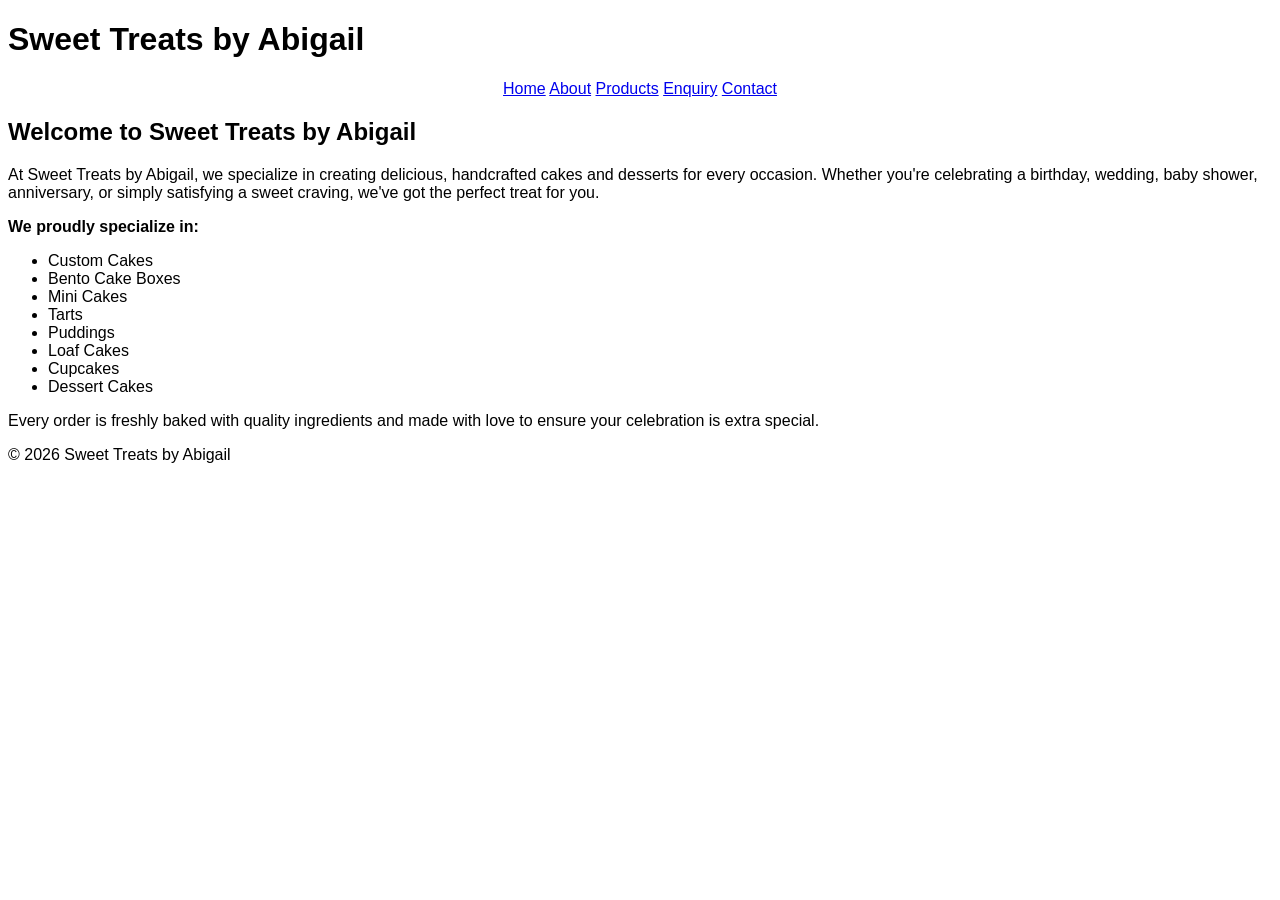
==== index.html @ 5e6ec894 "Add files via upload" ====
<!DOCTYPE html>
<html lang="en">
<head>
    <meta charset="UTF-8">
    <meta name="viewport" content="width=device-width, initial-scale=1.0">
    <title>Sweet Treats by Abigail</title>
    
</head>
<body style="font-family: 'Segoe UI', Tahoma, Geneva, Verdana, sans-serif;">
    <header class="site-header"  >
        <div class="container">
            <h1 class="site-title">Sweet Treats by Abigail</h1>
            <nav class="main-nav" style="text-align: center;" style="font-family: Georgia, 'Times New Roman', Times, serif;">
                <a href="index.html">Home</a>
                <a href="Pages/about.html">About</a>
                <a href="Pages/products.html">Products</a>
                <a href="Pages/enquiry.html">Enquiry</a>
                <a href="Pages/contact.html">Contact</a>
            </nav>
        </div>
    </header>

    <main class="container">
        <h2>Welcome to Sweet Treats by Abigail</h2>
        <p>At Sweet Treats by Abigail, we specialize in creating delicious, handcrafted cakes and desserts for every occasion. Whether you're celebrating a birthday, wedding, baby shower, anniversary, or simply satisfying a sweet craving, we've got the perfect treat for you.</p>
        <p><strong>We proudly specialize in:</strong></p>
        <ul>
            <li>Custom Cakes</li>
            <li>Bento Cake Boxes</li>
            <li>Mini Cakes</li>
            <li>Tarts</li>
            <li>Puddings</li>
            <li>Loaf Cakes</li>
            <li>Cupcakes</li>
            <li>Dessert Cakes</li>
        </ul>
        <p>Every order is freshly baked with quality ingredients and made with love to ensure your celebration is extra special.</p>
    </main>

    <footer class="site-footer" >
        <div class="container">&copy; 2026 Sweet Treats by Abigail</div>
    </footer>
</body>
</html>
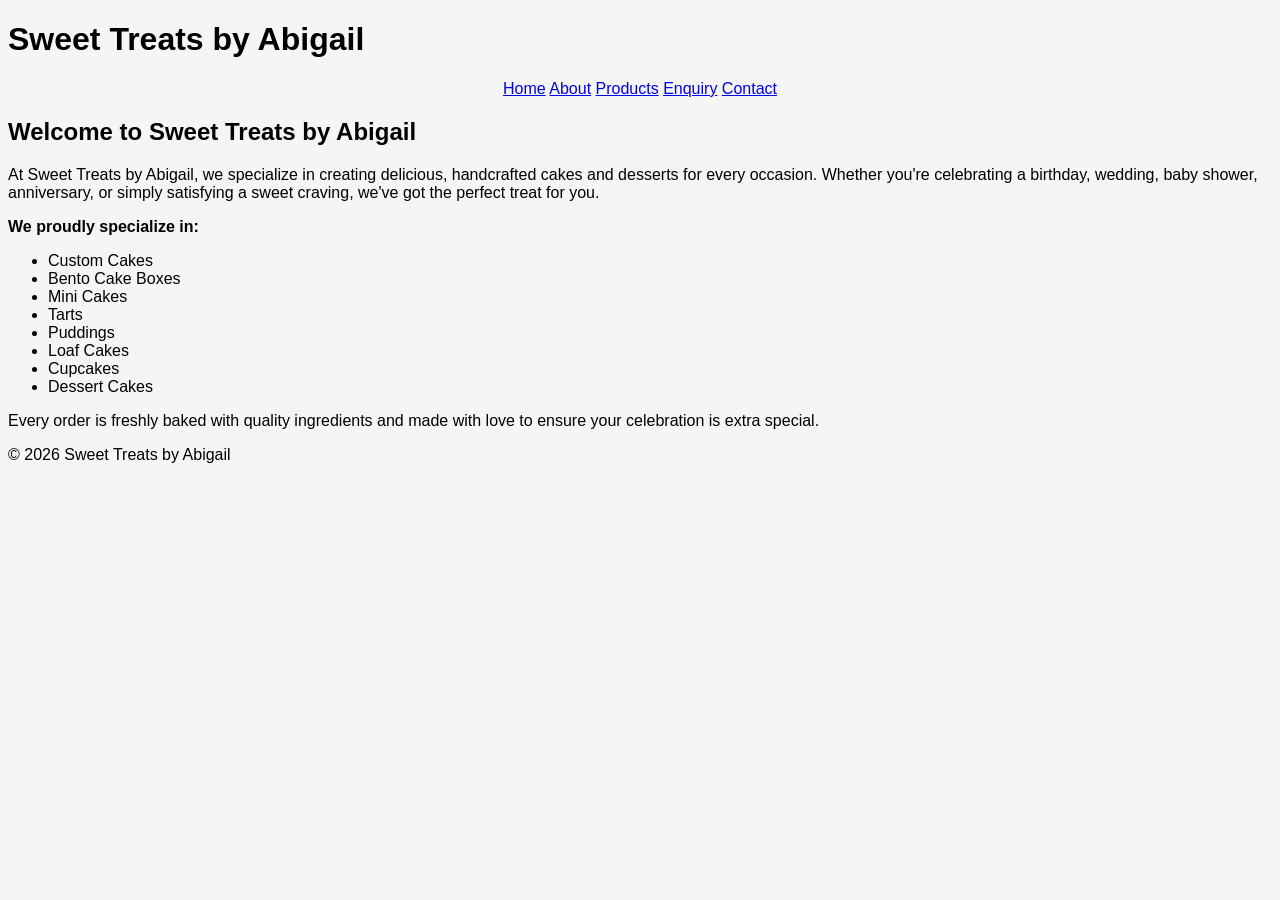
==== commit 538da320: "Update index.html" ====
--- a/index.html
+++ b/index.html
@@ -6,7 +6,7 @@
     <title>Sweet Treats by Abigail</title>
     
 </head>
-<body style="font-family: 'Segoe UI', Tahoma, Geneva, Verdana, sans-serif;">
+<body style="font-family: 'Segoe UI', Tahoma, Geneva, Verdana, sans-serif; background-color: #f5f5f5;">
     <header class="site-header"  >
         <div class="container">
             <h1 class="site-title">Sweet Treats by Abigail</h1>
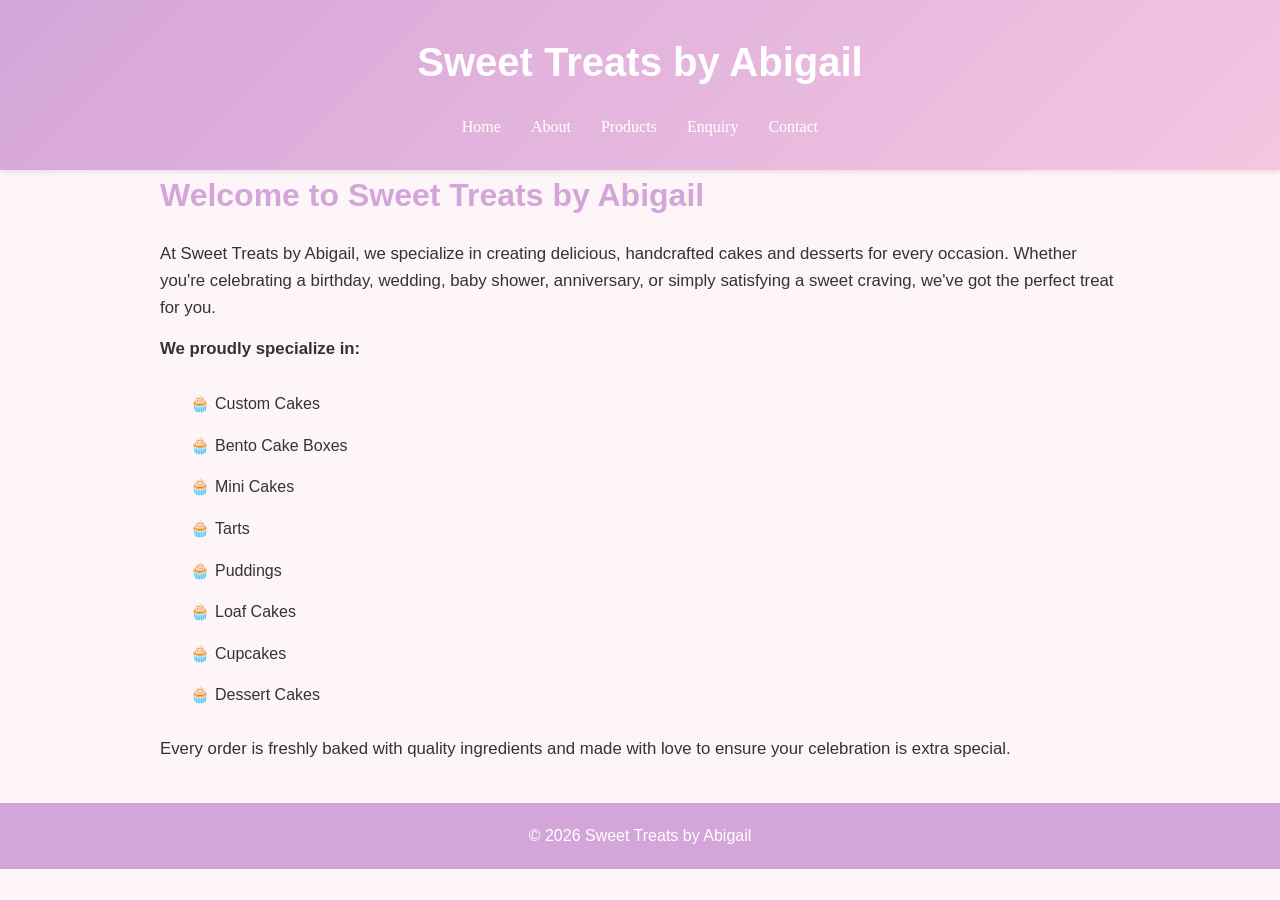
==== commit 372b14e3: "Update index.html" ====
--- a/index.html
+++ b/index.html
@@ -4,13 +4,91 @@
     <meta charset="UTF-8">
     <meta name="viewport" content="width=device-width, initial-scale=1.0">
     <title>Sweet Treats by Abigail</title>
-    
+    <style>
+        * {
+            margin: 0;
+            padding: 0;
+            box-sizing: border-box;
+        }
+        body {
+            font-family: 'Segoe UI', Tahoma, Geneva, Verdana, sans-serif;
+            background-color: #fef5f9;
+            color: #333;
+            line-height: 1.6;
+        }
+        .container {
+            max-width: 1000px;
+            margin: 0 auto;
+            padding: 0 20px;
+        }
+        .site-header {
+            background: linear-gradient(135deg, #d4a5d9 0%, #f5c6e1 100%);
+            padding: 30px 0;
+            box-shadow: 0 2px 5px rgba(0,0,0,0.1);
+        }
+        .site-title {
+            color: #fff;
+            text-align: center;
+            margin-bottom: 20px;
+            font-size: 2.5em;
+        }
+        .main-nav {
+            display: flex;
+            justify-content: center;
+            gap: 30px;
+            flex-wrap: wrap;
+            font-family: Georgia, 'Times New Roman', Times, serif;
+        }
+        .main-nav a {
+            color: #fff;
+            text-decoration: none;
+            font-weight: 500;
+            transition: opacity 0.3s;
+        }
+        .main-nav a:hover {
+            opacity: 0.8;
+        }
+        main {
+            padding: 40px 0;
+        }
+        main h2 {
+            color: #d4a5d9;
+            margin-bottom: 20px;
+            font-size: 2em;
+        }
+        main p {
+            margin-bottom: 15px;
+            font-size: 1.05em;
+        }
+        main ul {
+            margin: 20px 0 20px 30px;
+            list-style-type: none;
+        }
+        main ul li {
+            padding: 8px 0;
+            padding-left: 25px;
+            position: relative;
+        }
+        main ul li:before {
+            content: "🧁";
+            position: absolute;
+            left: 0;
+        }
+        .site-footer {
+            background: #d4a5d9;
+            color: #fff;
+            text-align: center;
+            padding: 20px 0;
+            margin-top: 40px;
+            font-weight: 500;
+        }
+    </style>
 </head>
-<body style="font-family: 'Segoe UI', Tahoma, Geneva, Verdana, sans-serif; background-color: #f5f5f5;">
-    <header class="site-header"  >
+<body>
+    <header class="site-header">
         <div class="container">
             <h1 class="site-title">Sweet Treats by Abigail</h1>
-            <nav class="main-nav" style="text-align: center;" style="font-family: Georgia, 'Times New Roman', Times, serif;">
+            <nav class="main-nav">
                 <a href="index.html">Home</a>
                 <a href="Pages/about.html">About</a>
                 <a href="Pages/products.html">Products</a>
@@ -37,7 +115,7 @@
         <p>Every order is freshly baked with quality ingredients and made with love to ensure your celebration is extra special.</p>
     </main>
 
-    <footer class="site-footer" >
+    <footer class="site-footer">
         <div class="container">&copy; 2026 Sweet Treats by Abigail</div>
     </footer>
 </body>
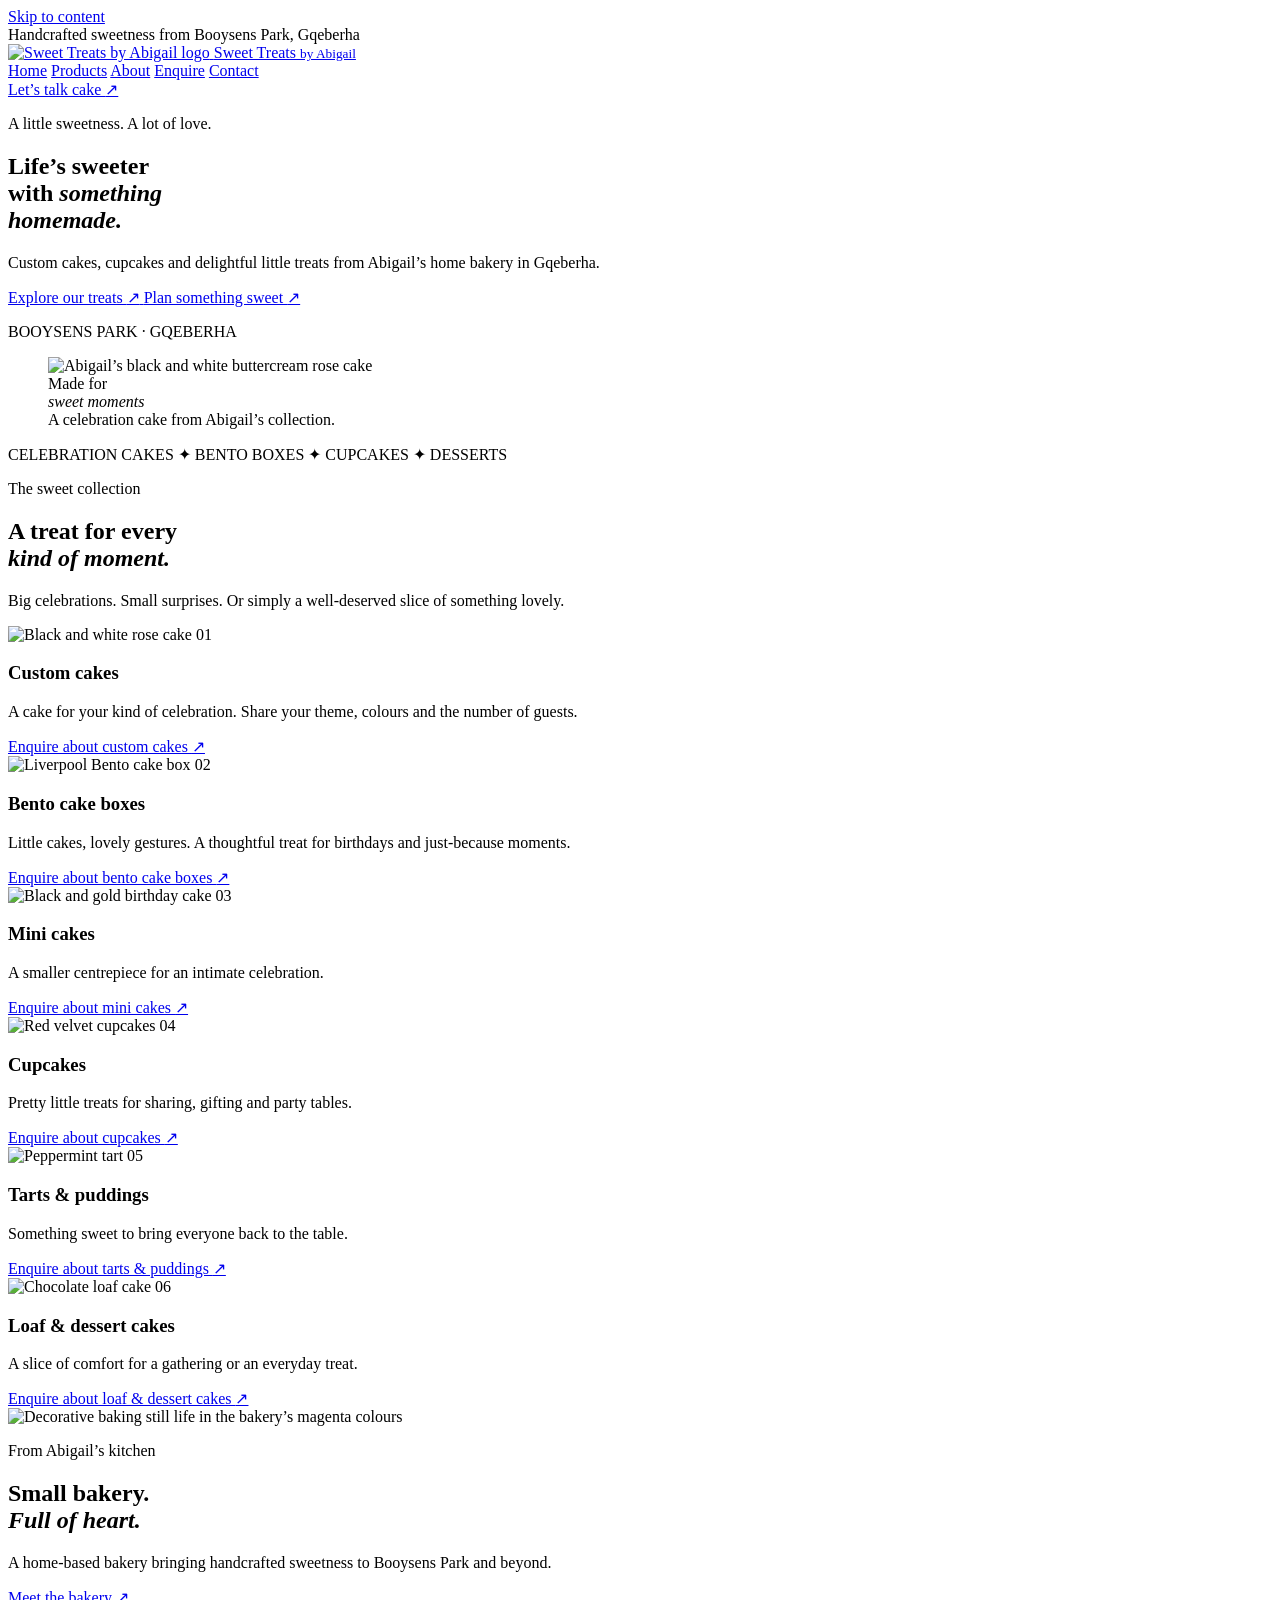
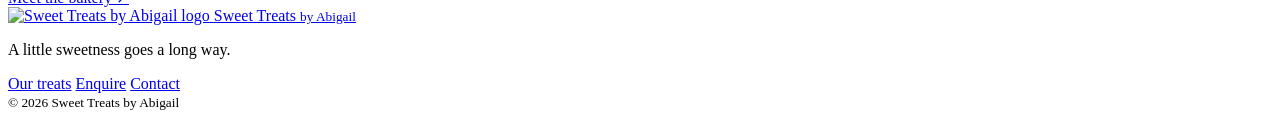
==== commit e0e8e6ee: "Update index.html" ====
--- a/index.html
+++ b/index.html
@@ -1,122 +1,151 @@
-<!DOCTYPE html>
+<!doctype html>
 <html lang="en">
 <head>
-    <meta charset="UTF-8">
-    <meta name="viewport" content="width=device-width, initial-scale=1.0">
-    <title>Sweet Treats by Abigail</title>
-    <style>
-        * {
-            margin: 0;
-            padding: 0;
-            box-sizing: border-box;
-        }
-        body {
-            font-family: 'Segoe UI', Tahoma, Geneva, Verdana, sans-serif;
-            background-color: #fef5f9;
-            color: #333;
-            line-height: 1.6;
-        }
-        .container {
-            max-width: 1000px;
-            margin: 0 auto;
-            padding: 0 20px;
-        }
-        .site-header {
-            background: linear-gradient(135deg, #d4a5d9 0%, #f5c6e1 100%);
-            padding: 30px 0;
-            box-shadow: 0 2px 5px rgba(0,0,0,0.1);
-        }
-        .site-title {
-            color: #fff;
-            text-align: center;
-            margin-bottom: 20px;
-            font-size: 2.5em;
-        }
-        .main-nav {
-            display: flex;
-            justify-content: center;
-            gap: 30px;
-            flex-wrap: wrap;
-            font-family: Georgia, 'Times New Roman', Times, serif;
-        }
-        .main-nav a {
-            color: #fff;
-            text-decoration: none;
-            font-weight: 500;
-            transition: opacity 0.3s;
-        }
-        .main-nav a:hover {
-            opacity: 0.8;
-        }
-        main {
-            padding: 40px 0;
-        }
-        main h2 {
-            color: #d4a5d9;
-            margin-bottom: 20px;
-            font-size: 2em;
-        }
-        main p {
-            margin-bottom: 15px;
-            font-size: 1.05em;
-        }
-        main ul {
-            margin: 20px 0 20px 30px;
-            list-style-type: none;
-        }
-        main ul li {
-            padding: 8px 0;
-            padding-left: 25px;
-            position: relative;
-        }
-        main ul li:before {
-            content: "🧁";
-            position: absolute;
-            left: 0;
-        }
-        .site-footer {
-            background: #d4a5d9;
-            color: #fff;
-            text-align: center;
-            padding: 20px 0;
-            margin-top: 40px;
-            font-weight: 500;
-        }
-    </style>
+<meta charset="utf-8">
+<meta name="viewport" content="width=device-width,initial-scale=1">
+<meta name="theme-color" content="#b34f80">
+<meta name="description" content="Sweet Treats by Abigail: custom cakes, Bento cake boxes, cupcakes and desserts in Booysens Park, Gqeberha.">
+<title>Home | Sweet Treats by Abigail</title>
+<link rel="icon" type="image/svg+xml" href="data:image/svg+xml,%3Csvg xmlns='http://www.w3.org/2000/svg' viewBox='0 0 64 64'%3E%3Crect width='64' height='64' rx='16' fill='%237b283f'/%3E%3Ctext x='32' y='45' text-anchor='middle' font-family='Georgia' font-size='43' fill='%23ffe6ec'%3ES%3C/text%3E%3C/svg%3E">
+<link rel="preconnect" href="https://fonts.googleapis.com">
+<link rel="preconnect" href="https://fonts.gstatic.com" crossorigin>
+<link href="https://fonts.googleapis.com/css2?family=DM+Sans:wght@400;500;600;700&family=Playfair+Display:ital,wght@0,400;0,500;0,600;1,400;1,500&display=swap" rel="stylesheet">
+<link rel="stylesheet" href="CSS/styles.css">
 </head>
 <body>
-    <header class="site-header">
-        <div class="container">
-            <h1 class="site-title">Sweet Treats by Abigail</h1>
-            <nav class="main-nav">
-                <a href="index.html">Home</a>
-                <a href="Pages/about.html">About</a>
-                <a href="Pages/products.html">Products</a>
-                <a href="Pages/enquiry.html">Enquiry</a>
-                <a href="Pages/contact.html">Contact</a>
-            </nav>
-        </div>
-    </header>
-
-    <main class="container">
-        <h2>Welcome to Sweet Treats by Abigail</h2>
-        <p>At Sweet Treats by Abigail, we specialize in creating delicious, handcrafted cakes and desserts for every occasion. Whether you're celebrating a birthday, wedding, baby shower, anniversary, or simply satisfying a sweet craving, we've got the perfect treat for you.</p>
-        <p><strong>We proudly specialize in:</strong></p>
-        <ul>
-            <li>Custom Cakes</li>
-            <li>Bento Cake Boxes</li>
-            <li>Mini Cakes</li>
-            <li>Tarts</li>
-            <li>Puddings</li>
-            <li>Loaf Cakes</li>
-            <li>Cupcakes</li>
-            <li>Dessert Cakes</li>
-        </ul>
-        <p>Every order is freshly baked with quality ingredients and made with love to ensure your celebration is extra special.</p>
-    </main>
-
-    <footer class="site-footer">
-        <div class="container">&copy; 2026 Sweet Treats by Abigail</div>
-    </footer>
+<a href="#main" class="skip">Skip to content</a>
+<div class="announcement">Handcrafted sweetness from Booysens Park, Gqeberha</div>
+<header>
+<a class="brand" href="index.html" aria-label="Sweet Treats by Abigail home">
+<img class="brand-logo" src="Assets/01-1000299417.jpg" alt="Sweet Treats by Abigail logo" width="94" height="94">
+<span class="brand-words">
+<span>Sweet Treats</span>
+<small>by Abigail</small>
+</span>
+</a>
+<nav id="navigation" aria-label="Main navigation">
+<a href="index.html" aria-current="page">Home</a>
+<a href="Pages/products.html" >Products</a>
+<a href="Pages/about.html" >About</a>
+<a href="Pages/enquiry.html" >Enquire</a>
+<a href="Pages/contact.html" >Contact</a>
+</nav>
+<a class="header-cta" href="Pages/enquiry.html">Let’s talk cake <span aria-hidden="true">↗</span>
+</a>
+</header>
+<main id="main">
+<section class="hero">
+<div class="hero-copy">
+<p class="eyebrow">A little sweetness. A lot of love.</p>
+<h1>Life’s sweeter<br>with <em>something<br>homemade.</em>
+</h1>
+<p class="intro">Custom cakes, cupcakes and delightful little treats from Abigail’s home bakery in Gqeberha.</p>
+<div class="actions">
+<a class="button" href="Pages/products.html">Explore our treats <span aria-hidden="true">↗</span>
+</a>
+<a class="text-button" href="Pages/enquiry.html">Plan something sweet <span aria-hidden="true">↗</span>
+</a>
+</div>
+<p class="location">BOOYSENS PARK · GQEBERHA</p>
+</div>
+<figure class="hero-image">
+<img src="Assets/06-1000299412.jpg" alt="Abigail’s black and white buttercream rose cake" width="1159" height="1265">
+<div class="image-tag">Made for<br>
+<em>sweet moments</em>
+</div>
+<figcaption>A celebration cake from Abigail’s collection.</figcaption>
+</figure>
+</section>
+<div class="ribbon" aria-hidden="true">CELEBRATION CAKES <span>✦</span> BENTO BOXES <span>✦</span> CUPCAKES <span>✦</span> DESSERTS</div>
+<section class="section">
+<div class="section-heading">
+<div>
+<p class="eyebrow">The sweet collection</p>
+<h2>A treat for every<br>
+<em>kind of moment.</em>
+</h2>
+</div>
+<p>Big celebrations. Small surprises. Or simply a well-deserved slice of something lovely.</p>
+</div>
+<div class="product-grid">
+<article class="product">
+<img class="product-image" src="Assets/06-1000299412.jpg" alt="Black and white rose cake" loading="lazy">
+<span class="number">01</span>
+<h3>Custom cakes</h3>
+<p>A cake for your kind of celebration. Share your theme, colours and the number of guests.</p>
+<a href="Pages/enquiry.html">Enquire about custom cakes <span aria-hidden="true">↗</span>
+</a>
+</article>
+<article class="product">
+<img class="product-image" src="Assets/09-1000299409.jpg" alt="Liverpool Bento cake box" loading="lazy">
+<span class="number">02</span>
+<h3>Bento cake boxes</h3>
+<p>Little cakes, lovely gestures. A thoughtful treat for birthdays and just-because moments.</p>
+<a href="Pages/enquiry.html">Enquire about bento cake boxes <span aria-hidden="true">↗</span>
+</a>
+</article>
+<article class="product">
+<img class="product-image" src="Assets/08-1000299410.jpg" alt="Black and gold birthday cake" loading="lazy">
+<span class="number">03</span>
+<h3>Mini cakes</h3>
+<p>A smaller centrepiece for an intimate celebration.</p>
+<a href="Pages/enquiry.html">Enquire about mini cakes <span aria-hidden="true">↗</span>
+</a>
+</article>
+<article class="product">
+<img class="product-image" src="Assets/11-1000299407.jpg" alt="Red velvet cupcakes" loading="lazy">
+<span class="number">04</span>
+<h3>Cupcakes</h3>
+<p>Pretty little treats for sharing, gifting and party tables.</p>
+<a href="Pages/enquiry.html">Enquire about cupcakes <span aria-hidden="true">↗</span>
+</a>
+</article>
+<article class="product">
+<img class="product-image" src="Assets/02-1000299416.jpg" alt="Peppermint tart" loading="lazy">
+<span class="number">05</span>
+<h3>Tarts & puddings</h3>
+<p>Something sweet to bring everyone back to the table.</p>
+<a href="Pages/enquiry.html">Enquire about tarts & puddings <span aria-hidden="true">↗</span>
+</a>
+</article>
+<article class="product">
+<img class="product-image" src="Assets/13-1000299405.jpg" alt="Chocolate loaf cake" loading="lazy">
+<span class="number">06</span>
+<h3>Loaf & dessert cakes</h3>
+<p>A slice of comfort for a gathering or an everyday treat.</p>
+<a href="Pages/enquiry.html">Enquire about loaf & dessert cakes <span aria-hidden="true">↗</span>
+</a>
+</article>
+</div>
+</section>
+<section class="story-strip">
+<img class="baking-banner" src="Assets/baking-banner.png" alt="Decorative baking still life in the bakery’s magenta colours" loading="lazy">
+<div class="story-copy">
+<p class="eyebrow">From Abigail’s kitchen</p>
+<h2>Small bakery.<br>
+<em>Full of heart.</em>
+</h2>
+<p>A home-based bakery bringing handcrafted sweetness to Booysens Park and beyond.</p>
+<a class="text-button" href="Pages/about.html">Meet the bakery <span aria-hidden="true">↗</span>
+</a>
+</div>
+</section>
+</main>
+<footer class="footer">
+<a class="brand" href="index.html">
+<img class="brand-logo" src="Assets/01-1000299417.jpg" alt="Sweet Treats by Abigail logo" width="94" height="94">
+<span class="brand-words">
+<span>Sweet Treats</span>
+<small>by Abigail</small>
+</span>
+</a>
+<p>A little sweetness goes a long way.</p>
+<div>
+<a href="Pages/products.html">Our treats</a>
+<a href="Pages/enquiry.html">Enquire</a>
+<a href="Pages/contact.html">Contact</a>
+</div>
+<small>© 2026 Sweet Treats by Abigail</small>
+</footer>
 </body>
-</html>+</html>
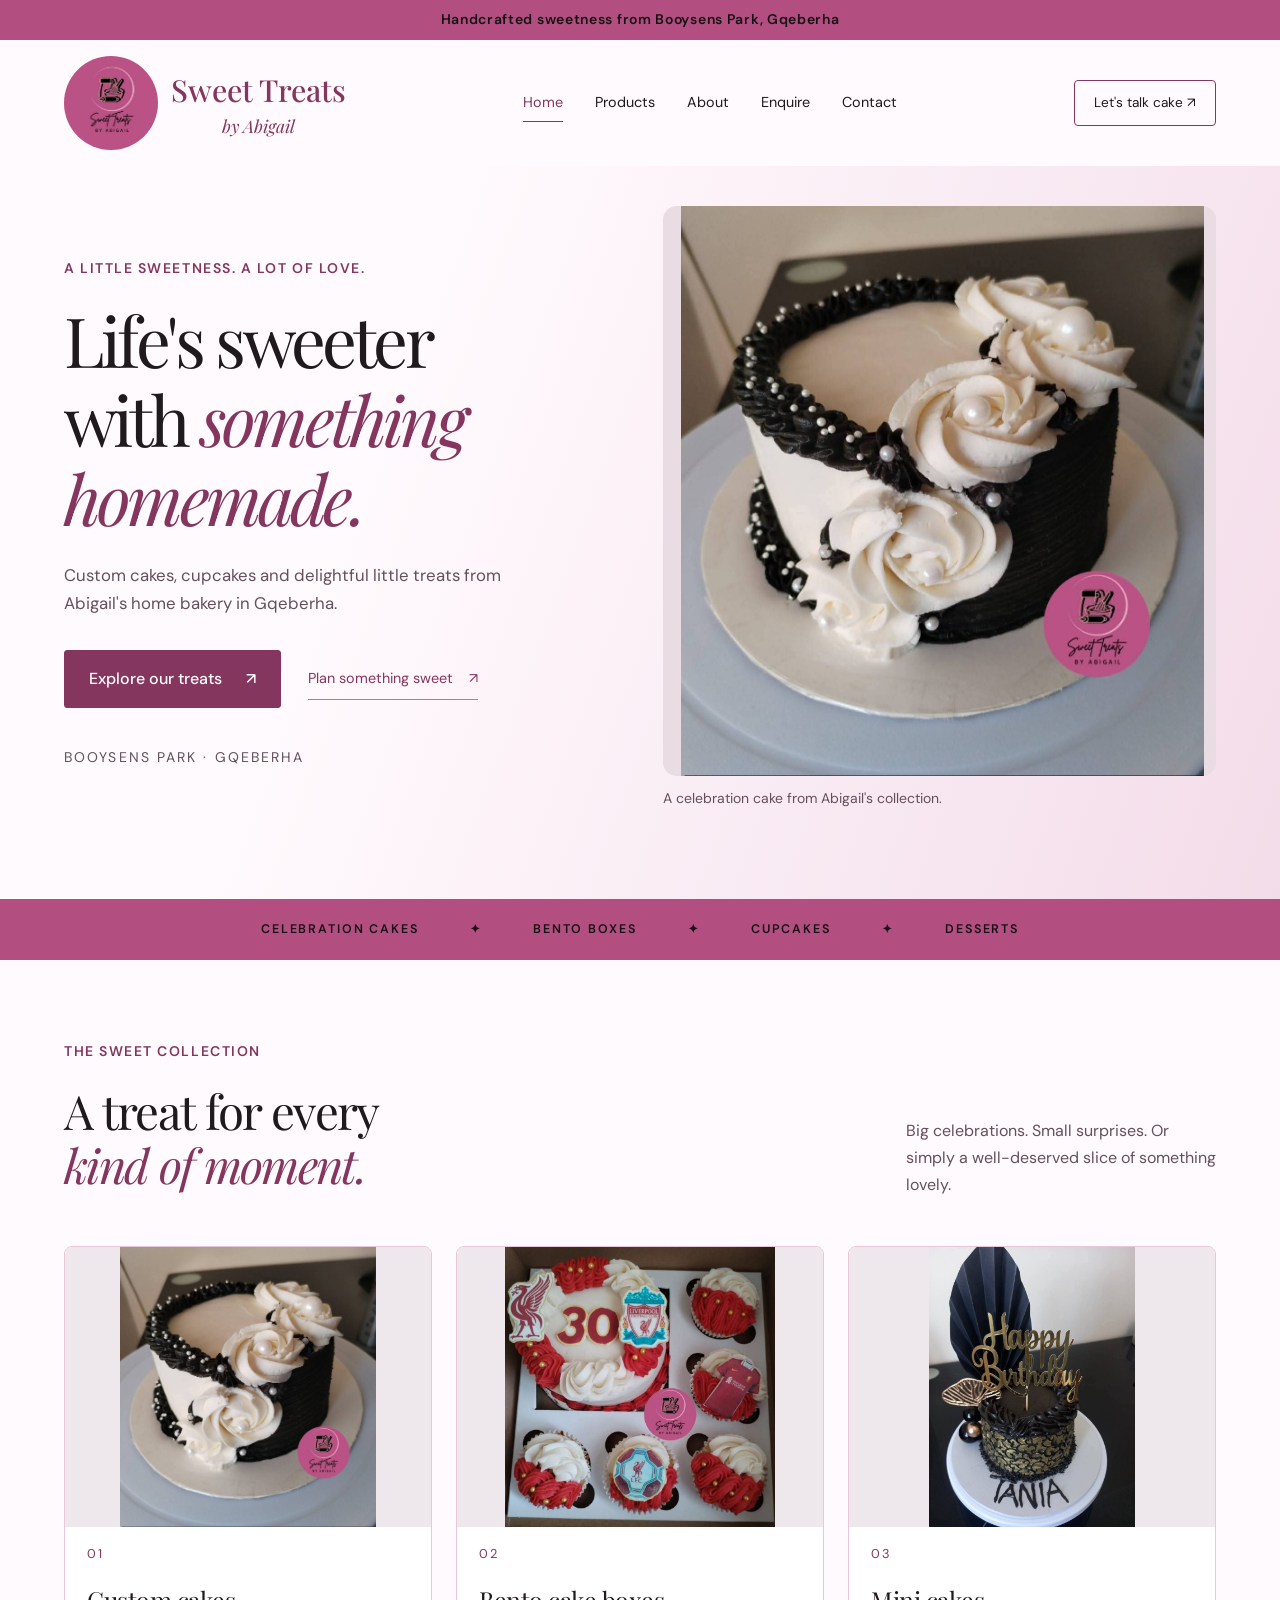
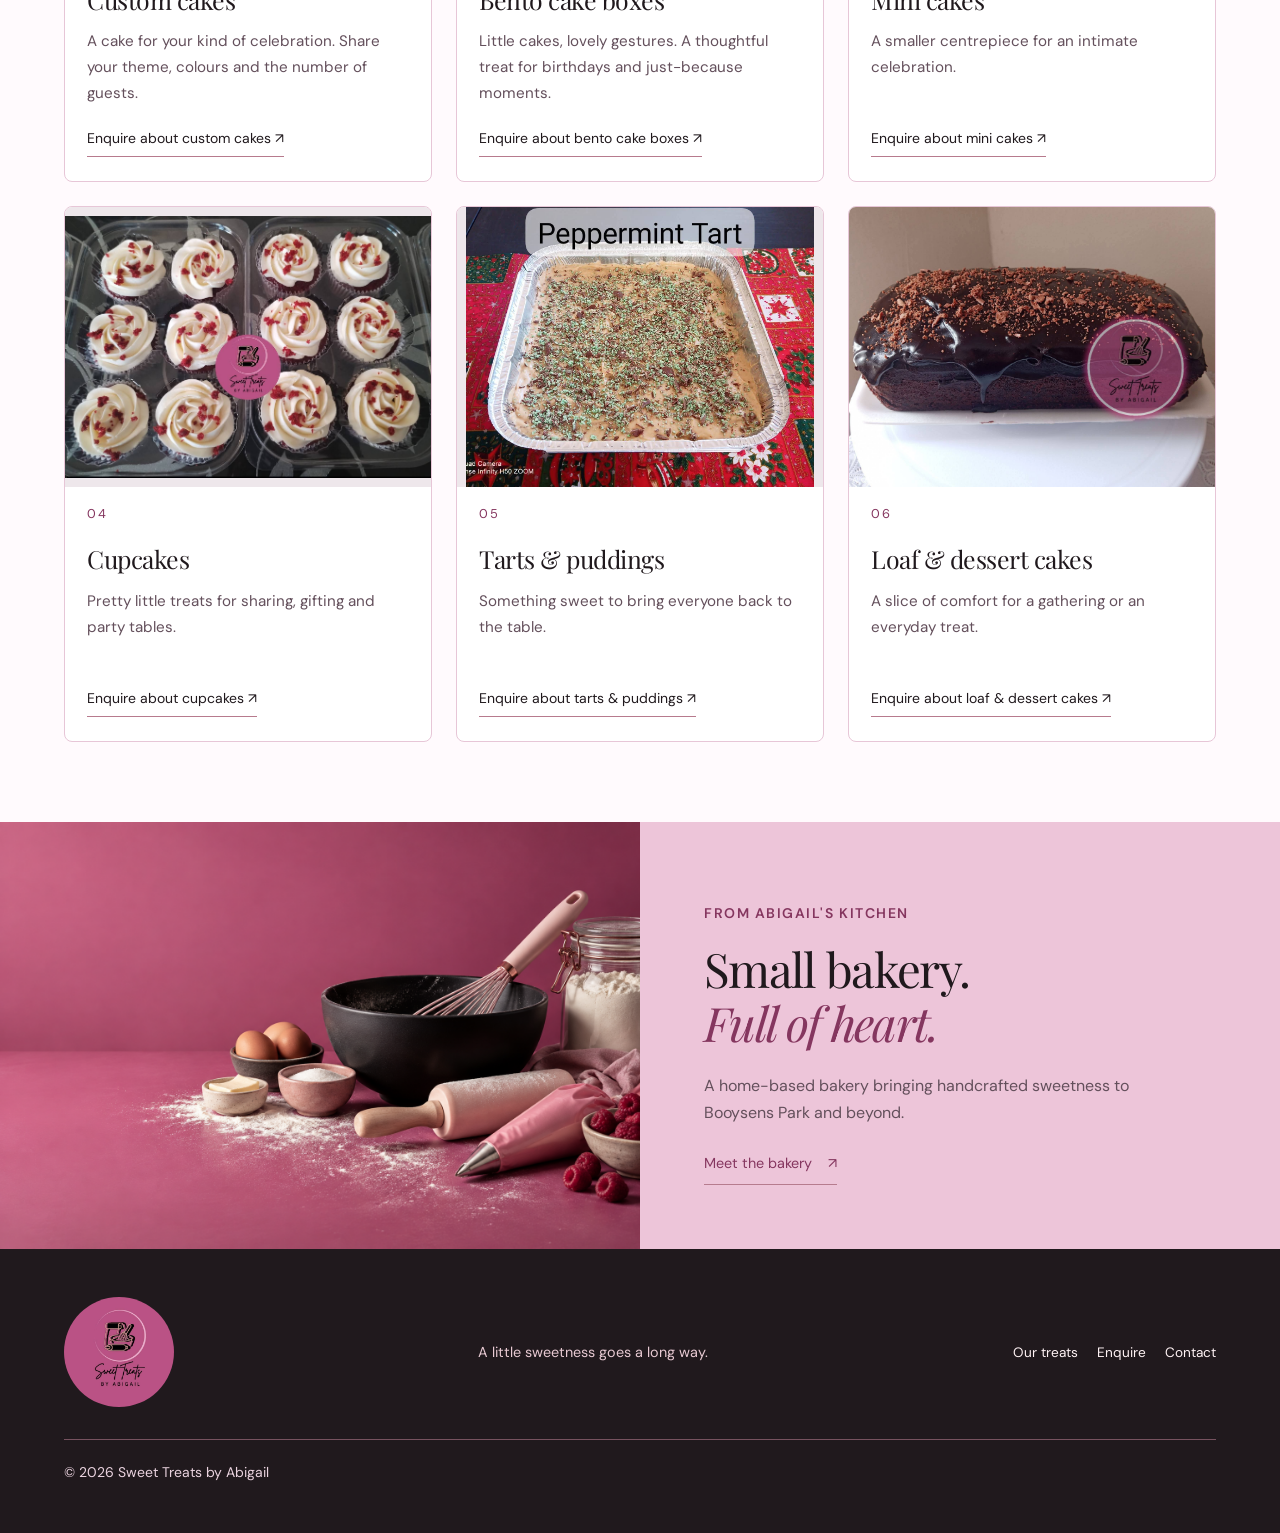
==== commit 6087cf20: "updates" ====
--- a/index.html
+++ b/index.html
@@ -1,151 +1,134 @@
 <!doctype html>
 <html lang="en">
-<head>
-<meta charset="utf-8">
-<meta name="viewport" content="width=device-width,initial-scale=1">
-<meta name="theme-color" content="#b34f80">
-<meta name="description" content="Sweet Treats by Abigail: custom cakes, Bento cake boxes, cupcakes and desserts in Booysens Park, Gqeberha.">
-<title>Home | Sweet Treats by Abigail</title>
-<link rel="icon" type="image/svg+xml" href="data:image/svg+xml,%3Csvg xmlns='http://www.w3.org/2000/svg' viewBox='0 0 64 64'%3E%3Crect width='64' height='64' rx='16' fill='%237b283f'/%3E%3Ctext x='32' y='45' text-anchor='middle' font-family='Georgia' font-size='43' fill='%23ffe6ec'%3ES%3C/text%3E%3C/svg%3E">
-<link rel="preconnect" href="https://fonts.googleapis.com">
-<link rel="preconnect" href="https://fonts.gstatic.com" crossorigin>
-<link href="https://fonts.googleapis.com/css2?family=DM+Sans:wght@400;500;600;700&family=Playfair+Display:ital,wght@0,400;0,500;0,600;1,400;1,500&display=swap" rel="stylesheet">
-<link rel="stylesheet" href="CSS/styles.css">
-</head>
-<body>
-<a href="#main" class="skip">Skip to content</a>
-<div class="announcement">Handcrafted sweetness from Booysens Park, Gqeberha</div>
-<header>
-<a class="brand" href="index.html" aria-label="Sweet Treats by Abigail home">
-<img class="brand-logo" src="Assets/01-1000299417.jpg" alt="Sweet Treats by Abigail logo" width="94" height="94">
-<span class="brand-words">
-<span>Sweet Treats</span>
-<small>by Abigail</small>
-</span>
-</a>
-<nav id="navigation" aria-label="Main navigation">
-<a href="index.html" aria-current="page">Home</a>
-<a href="Pages/products.html" >Products</a>
-<a href="Pages/about.html" >About</a>
-<a href="Pages/enquiry.html" >Enquire</a>
-<a href="Pages/contact.html" >Contact</a>
-</nav>
-<a class="header-cta" href="Pages/enquiry.html">Let’s talk cake <span aria-hidden="true">↗</span>
-</a>
-</header>
-<main id="main">
-<section class="hero">
-<div class="hero-copy">
-<p class="eyebrow">A little sweetness. A lot of love.</p>
-<h1>Life’s sweeter<br>with <em>something<br>homemade.</em>
-</h1>
-<p class="intro">Custom cakes, cupcakes and delightful little treats from Abigail’s home bakery in Gqeberha.</p>
-<div class="actions">
-<a class="button" href="Pages/products.html">Explore our treats <span aria-hidden="true">↗</span>
-</a>
-<a class="text-button" href="Pages/enquiry.html">Plan something sweet <span aria-hidden="true">↗</span>
-</a>
-</div>
-<p class="location">BOOYSENS PARK · GQEBERHA</p>
-</div>
-<figure class="hero-image">
-<img src="Assets/06-1000299412.jpg" alt="Abigail’s black and white buttercream rose cake" width="1159" height="1265">
-<div class="image-tag">Made for<br>
-<em>sweet moments</em>
-</div>
-<figcaption>A celebration cake from Abigail’s collection.</figcaption>
-</figure>
-</section>
-<div class="ribbon" aria-hidden="true">CELEBRATION CAKES <span>✦</span> BENTO BOXES <span>✦</span> CUPCAKES <span>✦</span> DESSERTS</div>
-<section class="section">
-<div class="section-heading">
-<div>
-<p class="eyebrow">The sweet collection</p>
-<h2>A treat for every<br>
-<em>kind of moment.</em>
-</h2>
-</div>
-<p>Big celebrations. Small surprises. Or simply a well-deserved slice of something lovely.</p>
-</div>
-<div class="product-grid">
-<article class="product">
-<img class="product-image" src="Assets/06-1000299412.jpg" alt="Black and white rose cake" loading="lazy">
-<span class="number">01</span>
-<h3>Custom cakes</h3>
-<p>A cake for your kind of celebration. Share your theme, colours and the number of guests.</p>
-<a href="Pages/enquiry.html">Enquire about custom cakes <span aria-hidden="true">↗</span>
-</a>
-</article>
-<article class="product">
-<img class="product-image" src="Assets/09-1000299409.jpg" alt="Liverpool Bento cake box" loading="lazy">
-<span class="number">02</span>
-<h3>Bento cake boxes</h3>
-<p>Little cakes, lovely gestures. A thoughtful treat for birthdays and just-because moments.</p>
-<a href="Pages/enquiry.html">Enquire about bento cake boxes <span aria-hidden="true">↗</span>
-</a>
-</article>
-<article class="product">
-<img class="product-image" src="Assets/08-1000299410.jpg" alt="Black and gold birthday cake" loading="lazy">
-<span class="number">03</span>
-<h3>Mini cakes</h3>
-<p>A smaller centrepiece for an intimate celebration.</p>
-<a href="Pages/enquiry.html">Enquire about mini cakes <span aria-hidden="true">↗</span>
-</a>
-</article>
-<article class="product">
-<img class="product-image" src="Assets/11-1000299407.jpg" alt="Red velvet cupcakes" loading="lazy">
-<span class="number">04</span>
-<h3>Cupcakes</h3>
-<p>Pretty little treats for sharing, gifting and party tables.</p>
-<a href="Pages/enquiry.html">Enquire about cupcakes <span aria-hidden="true">↗</span>
-</a>
-</article>
-<article class="product">
-<img class="product-image" src="Assets/02-1000299416.jpg" alt="Peppermint tart" loading="lazy">
-<span class="number">05</span>
-<h3>Tarts & puddings</h3>
-<p>Something sweet to bring everyone back to the table.</p>
-<a href="Pages/enquiry.html">Enquire about tarts & puddings <span aria-hidden="true">↗</span>
-</a>
-</article>
-<article class="product">
-<img class="product-image" src="Assets/13-1000299405.jpg" alt="Chocolate loaf cake" loading="lazy">
-<span class="number">06</span>
-<h3>Loaf & dessert cakes</h3>
-<p>A slice of comfort for a gathering or an everyday treat.</p>
-<a href="Pages/enquiry.html">Enquire about loaf & dessert cakes <span aria-hidden="true">↗</span>
-</a>
-</article>
-</div>
-</section>
-<section class="story-strip">
-<img class="baking-banner" src="Assets/baking-banner.png" alt="Decorative baking still life in the bakery’s magenta colours" loading="lazy">
-<div class="story-copy">
-<p class="eyebrow">From Abigail’s kitchen</p>
-<h2>Small bakery.<br>
-<em>Full of heart.</em>
-</h2>
-<p>A home-based bakery bringing handcrafted sweetness to Booysens Park and beyond.</p>
-<a class="text-button" href="Pages/about.html">Meet the bakery <span aria-hidden="true">↗</span>
-</a>
-</div>
-</section>
-</main>
-<footer class="footer">
-<a class="brand" href="index.html">
-<img class="brand-logo" src="Assets/01-1000299417.jpg" alt="Sweet Treats by Abigail logo" width="94" height="94">
-<span class="brand-words">
-<span>Sweet Treats</span>
-<small>by Abigail</small>
-</span>
-</a>
-<p>A little sweetness goes a long way.</p>
-<div>
-<a href="Pages/products.html">Our treats</a>
-<a href="Pages/enquiry.html">Enquire</a>
-<a href="Pages/contact.html">Contact</a>
-</div>
-<small>© 2026 Sweet Treats by Abigail</small>
-</footer>
-</body>
+  <head>
+    <meta charset="utf-8">
+    <meta name="viewport" content="width=device-width,initial-scale=1">
+    <meta name="theme-color" content="#b34f80">
+    <meta name="description" content="Sweet Treats by Abigail: custom cakes, Bento cake boxes, cupcakes and desserts in Booysens Park, Gqeberha.">
+    <title>Home | Sweet Treats by Abigail</title>
+    <link rel="icon" type="image/svg+xml" href="data:image/svg+xml,%3Csvg xmlns='http://www.w3.org/2000/svg' viewBox='0 0 64 64'%3E%3Crect width='64' height='64' rx='16' fill='%237b283f'/%3E%3Ctext x='32' y='45' text-anchor='middle' font-family='Georgia' font-size='43' fill='%23ffe6ec'%3ES%3C/text%3E%3C/svg%3E">
+    <link rel="preconnect" href="https://fonts.googleapis.com">
+    <link rel="preconnect" href="https://fonts.gstatic.com" crossorigin>
+    <link href="https://fonts.googleapis.com/css2?family=DM+Sans:wght@400;500;600;700&family=Playfair+Display:ital,wght@0,400;0,500;0,600;1,400;1,500&display=swap" rel="stylesheet">
+    <link rel="stylesheet" href="CSS/styles.css">
+  </head>
+  <body>
+    <a href="#main" class="skip">Skip to content</a>
+    <div class="announcement">Handcrafted sweetness from Booysens Park, Gqeberha</div>
+    <header>
+      <a class="brand" href="index.html" aria-label="Sweet Treats by Abigail home">
+        <img class="brand-logo" src="Assets/01-1000299417.jpg" alt="Sweet Treats by Abigail logo" width="94" height="94">
+        <span class="brand-words">
+          <span>Sweet Treats</span>
+          <small>by Abigail</small>
+        </span>
+      </a>
+      <nav id="navigation" aria-label="Main navigation">
+        <a href="index.html" aria-current="page">Home</a>
+        <a href="Pages/products.html">Products</a>
+        <a href="Pages/about.html">About</a>
+        <a href="Pages/enquiry.html">Enquire</a>
+        <a href="Pages/contact.html">Contact</a>
+      </nav>
+      <a class="header-cta" href="Pages/enquiry.html">Let's talk cake <span aria-hidden="true">↗</span></a>
+    </header>
+    <main id="main">
+      <section class="hero">
+        <div class="hero-copy">
+          <p class="eyebrow">A little sweetness. A lot of love.</p>
+          <h1>Life's sweeter<br>with <em>something<br>homemade.</em></h1>
+          <p class="intro">Custom cakes, cupcakes and delightful little treats from Abigail's home bakery in Gqeberha.</p>
+          <div class="actions">
+            <a class="button" href="Pages/products.html">Explore our treats <span aria-hidden="true">↗</span></a>
+            <a class="text-button" href="Pages/enquiry.html">Plan something sweet <span aria-hidden="true">↗</span></a>
+          </div>
+          <p class="location">BOOYSENS PARK · GQEBERHA</p>
+        </div>
+        <figure class="hero-image">
+          <img src="Assets/06-1000299412.jpg" alt="Abigail's black and white buttercream rose cake" width="1159" height="1265">
+          <div class="image-tag">Made for<br><em>sweet moments</em></div>
+          <figcaption>A celebration cake from Abigail's collection.</figcaption>
+        </figure>
+      </section>
+      <div class="ribbon" aria-hidden="true">CELEBRATION CAKES <span>✦</span> BENTO BOXES <span>✦</span> CUPCAKES <span>✦</span> DESSERTS</div>
+      <section class="section">
+        <div class="section-heading">
+          <div>
+            <p class="eyebrow">The sweet collection</p>
+            <h2>A treat for every<br><em>kind of moment.</em></h2>
+          </div>
+          <p>Big celebrations. Small surprises. Or simply a well-deserved slice of something lovely.</p>
+        </div>
+        <div class="product-grid">
+          <article class="product">
+            <img class="product-image" src="Assets/06-1000299412.jpg" alt="Black and white rose cake" loading="lazy">
+            <span class="number">01</span>
+            <h3>Custom cakes</h3>
+            <p>A cake for your kind of celebration. Share your theme, colours and the number of guests.</p>
+            <a href="Pages/enquiry.html">Enquire about custom cakes <span aria-hidden="true">↗</span></a>
+          </article>
+          <article class="product">
+            <img class="product-image" src="Assets/09-1000299409.jpg" alt="Liverpool Bento cake box" loading="lazy">
+            <span class="number">02</span>
+            <h3>Bento cake boxes</h3>
+            <p>Little cakes, lovely gestures. A thoughtful treat for birthdays and just-because moments.</p>
+            <a href="Pages/enquiry.html">Enquire about bento cake boxes <span aria-hidden="true">↗</span></a>
+          </article>
+          <article class="product">
+            <img class="product-image" src="Assets/08-1000299410.jpg" alt="Black and gold birthday cake" loading="lazy">
+            <span class="number">03</span>
+            <h3>Mini cakes</h3>
+            <p>A smaller centrepiece for an intimate celebration.</p>
+            <a href="Pages/enquiry.html">Enquire about mini cakes <span aria-hidden="true">↗</span></a>
+          </article>
+          <article class="product">
+            <img class="product-image" src="Assets/11-1000299407.jpg" alt="Red velvet cupcakes" loading="lazy">
+            <span class="number">04</span>
+            <h3>Cupcakes</h3>
+            <p>Pretty little treats for sharing, gifting and party tables.</p>
+            <a href="Pages/enquiry.html">Enquire about cupcakes <span aria-hidden="true">↗</span></a>
+          </article>
+          <article class="product">
+            <img class="product-image" src="Assets/02-1000299416.jpg" alt="Peppermint tart" loading="lazy">
+            <span class="number">05</span>
+            <h3>Tarts & puddings</h3>
+            <p>Something sweet to bring everyone back to the table.</p>
+            <a href="Pages/enquiry.html">Enquire about tarts & puddings <span aria-hidden="true">↗</span></a>
+          </article>
+          <article class="product">
+            <img class="product-image" src="Assets/13-1000299405.jpg" alt="Chocolate loaf cake" loading="lazy">
+            <span class="number">06</span>
+            <h3>Loaf & dessert cakes</h3>
+            <p>A slice of comfort for a gathering or an everyday treat.</p>
+            <a href="Pages/enquiry.html">Enquire about loaf & dessert cakes <span aria-hidden="true">↗</span></a>
+          </article>
+        </div>
+      </section>
+      <section class="story-strip">
+        <img class="baking-banner" src="Assets/baking-banner.png" alt="Decorative baking still life in the bakery's magenta colours" loading="lazy">
+        <div class="story-copy">
+          <p class="eyebrow">From Abigail's kitchen</p>
+          <h2>Small bakery.<br><em>Full of heart.</em></h2>
+          <p>A home-based bakery bringing handcrafted sweetness to Booysens Park and beyond.</p>
+          <a class="text-button" href="Pages/about.html">Meet the bakery <span aria-hidden="true">↗</span></a>
+        </div>
+      </section>
+    </main>
+    <footer class="footer">
+      <a class="brand" href="index.html">
+        <img class="brand-logo" src="Assets/01-1000299417.jpg" alt="Sweet Treats by Abigail logo" width="94" height="94">
+        <span class="brand-words">
+          <span>Sweet Treats</span>
+          <small>by Abigail</small>
+        </span>
+      </a>
+      <p>A little sweetness goes a long way.</p>
+      <div>
+        <a href="Pages/products.html">Our treats</a>
+        <a href="Pages/enquiry.html">Enquire</a>
+        <a href="Pages/contact.html">Contact</a>
+      </div>
+      <small>© 2026 Sweet Treats by Abigail</small>
+    </footer>
+  </body>
 </html>
--- a/CSS/styles.css
+++ b/CSS/styles.css
@@ -0,0 +1,965 @@
+:root {
+  --pink:#f8dce1;
+  --wine:#7b283f;
+  --ink:#452631;
+  --paper:#fffaf8;
+  --line:#e9ccd3;
+  --muted:#755860
+}
+* {
+  box-sizing:border-box
+}
+body {
+  margin:0;
+  color:var(--ink);
+  background:var(--paper);
+  font-family:'DM Sans',sans-serif;
+  font-size:16px;
+  line-height:1.7
+}
+a {
+  color:inherit;
+  text-decoration:none
+}
+button,input,textarea,select {
+  font:inherit
+}
+button,a,input,textarea,select {
+  touch-action:manipulation
+}
+button {
+  cursor:pointer
+}
+a:focus-visible,button:focus-visible {
+  outline:3px solid var(--wine);
+  outline-offset:5px
+}
+img {
+  max-width:100%;
+  display:block;
+  object-fit:cover
+}
+p {
+  color:var(--muted)
+}
+.announcement {
+  background:var(--wine);
+  color:#fff4f6;
+  text-align:center;
+  padding:.5rem 1rem;
+  font-size:.8rem;
+  letter-spacing:.05em
+}
+header {
+  max-width:1440px;
+  margin:auto;
+  padding:1.4rem 5%;
+  display:flex;
+  align-items:center;
+  justify-content:space-between;
+  gap:2rem
+}
+.brand {
+  display:flex;
+  flex-direction:column;
+  text-align:center;
+  color:var(--wine);
+  line-height:1.1
+}
+.brand span {
+  font:500 1.9rem 'Playfair Display',Georgia,serif
+}
+.brand small {
+  font:italic 1.1rem 'Playfair Display',Georgia,serif;
+  margin-top:.25rem
+}
+nav {
+  display:flex;
+  gap:2rem
+}
+nav a {
+  font-size:.9rem;
+  padding:.4rem 0;
+  border-bottom:1px solid transparent
+}
+nav a:hover,nav a[aria-current] {
+  border-color:var(--wine);
+  color:var(--wine)
+}
+.header-cta {
+  border:1px solid var(--wine);
+  padding:.65rem 1.2rem;
+  border-radius:4px;
+  font-size:.85rem
+}
+.button {
+  border:1px solid var(--wine);
+  display:inline-flex;
+  align-items:center;
+  justify-content:space-between;
+  gap:1.5rem;
+  padding:.9rem 1.5rem;
+  background:var(--wine);
+  color:white;
+  border-radius:3px;
+  font-weight:500
+}
+.button:hover {
+  background:#5f1d30
+}
+.text-button {
+  border-bottom:1px solid #b67c8e;
+  padding:.55rem 0;
+  display:inline-flex;
+  gap:1rem;
+  font-size:.9rem
+}
+.hero {
+  max-width:1440px;
+  margin:auto;
+  padding:2rem 5% 4rem;
+  display:grid;
+  grid-template-columns:1fr 1fr;
+  align-items:center;
+  gap:4%
+}
+.eyebrow {
+  text-transform:uppercase;
+  font-size:.76rem;
+  font-weight:600;
+  letter-spacing:.16em;
+  color:var(--wine);
+  margin:0 0 1.25rem
+}
+h1,h2,h3 {
+  font-family:'Playfair Display',Georgia,serif;
+  font-weight:400;
+  line-height:1.14
+}
+h1 {
+  font-size:clamp(3.2rem,5.4vw,5.4rem);
+  letter-spacing:-.055em;
+  margin:.5rem 0 1.5rem
+}
+h1 em,h2 em {
+  font-weight:400;
+  color:var(--wine)
+}
+h2 {
+  font-size:clamp(2.2rem,3.7vw,3.6rem);
+  letter-spacing:-.035em;
+  margin:.5rem 0 1.4rem
+}
+h3 {
+  font-size:1.55rem;
+  letter-spacing:-.02em
+}
+.intro {
+  font-size:1.05rem;
+  max-width:460px
+}
+.actions {
+  display:flex;
+  gap:1.7rem;
+  align-items:center;
+  flex-wrap:wrap;
+  margin-top:2rem
+}
+.location {
+  font-size:.72rem;
+  letter-spacing:.15em;
+  margin-top:2.4rem
+}
+.hero-image {
+  position:relative;
+  margin:0;
+  padding-bottom:1.5rem
+}
+.hero-image img {
+  width:100%;
+  height:590px;
+  max-height:70vh;
+  border-radius:48% 48% 3px 3px;
+  object-position:60% center;
+  background:var(--pink)
+}
+figcaption {
+  font-size:.72rem;
+  color:var(--muted);
+  margin-top:.7rem
+}
+.image-tag {
+  position:absolute;
+  right:-1rem;
+  bottom:4rem;
+  background:var(--paper);
+  border:1px solid var(--line);
+  box-shadow:0 8px 35px #4a122011;
+  padding:1.6rem 1.7rem;
+  text-align:center;
+  font-size:.85rem;
+  transform:rotate(6deg);
+  border-radius:50%;
+  line-height:1.5
+}
+.image-tag em {
+  font:italic 1.3rem 'Playfair Display',serif
+}
+.ribbon {
+  background:var(--pink);
+  border-block:1px solid var(--line);
+  display:flex;
+  align-items:center;
+  justify-content:center;
+  gap:4vw;
+  padding:1.25rem 1rem;
+  font-size:.78rem;
+  letter-spacing:.15em;
+  flex-wrap:wrap
+}
+.ribbon span {
+  color:var(--wine)
+}
+.section {
+  max-width:1440px;
+  padding:5rem 5%;
+  margin:auto
+}
+.section-heading {
+  display:flex;
+  justify-content:space-between;
+  align-items:end;
+  gap:3rem;
+  margin-bottom:2rem
+}
+.section-heading>p {
+  max-width:310px
+}
+.product-grid {
+  display:grid;
+  grid-template-columns:repeat(3,1fr);
+  gap:0
+}
+.product {
+  padding:2rem;
+  border:1px solid var(--line);
+  margin:-1px 0 0 -1px;
+  transition:background .2s
+}
+.product:hover {
+  background:#fcebf0
+}
+.number {
+  font-size:.75rem;
+  color:var(--wine);
+  letter-spacing:.14em
+}
+.product h3 {
+  margin:1.3rem 0 .8rem
+}
+.product p {
+  font-size:.95rem;
+  min-height:5rem
+}
+.product a {
+  font-size:.84rem;
+  display:inline-block;
+  border-bottom:1px solid #b77a8d;
+  padding-bottom:.3rem
+}
+.story-strip {
+  text-align:center;
+  background:#f7e5e7;
+  padding:4.5rem 1.5rem
+}
+.story-strip p {
+  max-width:450px;
+  margin:1rem auto
+}
+.page-heading {
+  max-width:900px;
+  margin:auto;
+  padding:4rem 1.5rem;
+  text-align:center
+}
+.page-heading>p:last-child {
+  max-width:650px;
+  margin:1.5rem auto
+}
+.no-top {
+  padding-top:1rem
+}
+.note {
+  margin:0 auto 5rem;
+  max-width:900px;
+  padding:1.5rem 2rem;
+  border-left:2px solid var(--wine);
+  background:#f9ebee
+}
+.note h3 {
+  margin:.4rem 0
+}
+.about-layout {
+  display:grid;
+  grid-template-columns:1fr 1fr;
+  gap:5%;
+  max-width:1400px;
+  margin:auto;
+  padding:4rem 5% 6rem;
+  align-items:center
+}
+.about-layout figure {
+  margin:0
+}
+.about-layout img {
+  height:650px;
+  border-radius:45% 45% 4px 4px
+}
+.about-layout .button {
+  margin-top:1rem
+}
+.compact {
+  padding-bottom:2rem
+}
+.enquiry-layout {
+  max-width:1150px;
+  margin:0 auto 5rem;
+  padding:0 1.5rem;
+  display:grid;
+  grid-template-columns:1.6fr 1fr;
+  gap:3rem
+}
+.field-pair {
+  display:grid;
+  grid-template-columns:1fr 1fr;
+  gap:1rem
+}
+label {
+  display:flex;
+  flex-direction:column;
+  gap:.5rem;
+  font-weight:500;
+  font-size:.9rem;
+  margin-bottom:1.3rem
+}
+input,select,textarea {
+  width:100%;
+  min-width:0;
+  border:1px solid #d7b7c1;
+  border-radius:3px;
+  padding:.8rem;
+  background:white;
+  color:var(--ink)
+}
+textarea {
+  resize:vertical
+}
+input:focus,select:focus,textarea:focus {
+  outline:2px solid var(--wine);
+  outline-offset:2px
+}
+.small {
+  font-size:.8rem
+}
+.enquiry-aside {
+  padding:2rem;
+  background:var(--pink);
+  align-self:start
+}
+.enquiry-aside h2 {
+  font-size:2.6rem
+}
+.enquiry-aside h3 {
+  font-size:1.4rem
+}
+.enquiry-aside p {
+  font-size:.9rem
+}
+.sparkle {
+  font-size:2rem;
+  color:var(--wine)
+}
+hr {
+  border:0;
+  border-top:1px solid #cda4b2;
+  margin:1.5rem 0
+}
+.contact-grid {
+  display:grid;
+  grid-template-columns:1fr 1fr;
+  max-width:1100px;
+  margin:0 auto 5rem;
+  padding:0 1.5rem;
+  gap:2rem
+}
+.contact-grid article {
+  padding:2.5rem;
+  background:#fae9ed
+}
+.contact-grid h2 {
+  font-size:2.7rem;
+  margin-top:1.2rem
+}
+.footer {
+  background:#452631;
+  color:#fff3f5;
+  display:flex;
+  align-items:center;
+  justify-content:space-between;
+  gap:2rem;
+  padding:3rem 5%;
+  flex-wrap:wrap
+}
+.footer .brand {
+  color:#ffe2ea
+}
+.footer p {
+  color:#e8cad3;
+  font-size:.9rem
+}
+.footer div {
+  display:flex;
+  gap:1.2rem;
+  font-size:.85rem
+}
+.footer>small {
+  width:100%;
+  border-top:1px solid #76525f;
+  padding-top:1.3rem;
+  font-size:.75rem;
+  color:#d9b6c2
+}
+.skip {
+  position:absolute;
+  left:1rem;
+  top:-100px;
+  background:white;
+  z-index:10;
+  padding:1rem
+}
+.skip:focus {
+  top:1rem
+}
+@media(max-width:950px) {
+  header {
+  gap:1rem
+}
+nav {
+  gap:1rem
+}
+.header-cta {
+  display:none
+}
+.hero {
+  gap:2rem
+}
+.hero-image img {
+  height:500px
+}
+.product {
+  padding:1.4rem
+}
+.enquiry-layout {
+  gap:1.5rem
+}
+.section-heading {
+  align-items:start
+}
+
+}
+@media(max-width:650px) {
+  header {
+  position:relative;
+  padding:1.2rem 6%
+}
+.brand span {
+  font-size:1.65rem
+}
+header {
+  flex-wrap:wrap
+}
+nav {
+  display:flex;
+  position:static;
+  width:100%;
+  flex-wrap:wrap;
+  gap:.25rem 1.1rem;
+  padding:.5rem 0;
+  justify-content:center
+}
+nav a {
+  padding:.5rem .2rem
+}
+.hero {
+  grid-template-columns:1fr;
+  padding:2rem 6% 3rem;
+  gap:2rem
+}
+h1 {
+  font-size:3.4rem
+}
+.hero h1 br:last-child {
+  display:none
+}
+.hero-image {
+  margin:0 1rem
+}
+.hero-image img {
+  height:380px;
+  max-height:none
+}
+.image-tag {
+  right:-.8rem;
+  bottom:3rem;
+  padding:1.2rem
+}
+.hero-copy .location {
+  margin-bottom:0
+}
+.ribbon {
+  gap:.8rem 1rem;
+  font-size:.65rem
+}
+.section {
+  padding:3rem 6%
+}
+.section-heading {
+  display:block
+}
+.product-grid {
+  grid-template-columns:1fr
+}
+.product p {
+  min-height:0
+}
+.product {
+  padding:1.5rem
+}
+.product h3 {
+  margin-top:.8rem
+}
+.about-layout {
+  grid-template-columns:1fr;
+  padding:2rem 6% 3rem;
+  gap:2.5rem
+}
+.about-layout img {
+  height:380px;
+  width:100%
+}
+.page-heading {
+  padding:2.5rem 6%
+}
+.enquiry-layout,.contact-grid {
+  grid-template-columns:1fr;
+  gap:2rem
+}
+.field-pair {
+  grid-template-columns:1fr
+}
+.enquiry-aside {
+  padding:1.5rem
+}
+.contact-grid article {
+  padding:1.6rem
+}
+.note {
+  margin:0 6% 3rem
+}
+.footer {
+  flex-direction:column;
+  text-align:center;
+  gap:1.4rem
+}
+.footer>small {
+  width:100%
+}
+.announcement {
+  font-size:.72rem
+}
+.actions {
+  gap:1.25rem
+}
+.contact-grid h2 {
+  font-size:2.4rem
+}
+
+}
+@media(prefers-reduced-motion:reduce) {
+  * {
+  transition:none!important;
+  scroll-behavior:auto!important
+}
+
+}
+
+
+:root {
+  --pink:#edc5d9;
+  --wine:#85365f;
+  --ink:#20191d;
+  --paper:#fffafd;
+  --line:#e7c6d7;
+  --muted:#64505c;
+  --brand:#b34f80
+}
+
+.announcement {
+  background:var(--brand);
+  color:#171015;
+  font-weight:600
+}
+.brand-logo {
+  width:94px;
+  height:94px;
+  object-fit:contain;
+  border-radius:50%
+}
+header .brand {
+  flex-direction:row;
+  align-items:center;
+  gap:.8rem
+}
+header .brand .brand-words {
+  display:flex;
+  flex-direction:column
+}
+header {
+  padding-top:1rem;
+  padding-bottom:1rem
+}
+.hero {
+  background:linear-gradient(110deg,#fffafd 30%,#f3dce9);
+  max-width:none;
+  padding-left:max(5%,calc((100vw - 1296px)/2));
+  padding-right:max(5%,calc((100vw - 1296px)/2));
+  padding-top:2.5rem
+}
+.hero-image img {
+  object-fit:contain;
+  background:#eadce3;
+  border-radius:14px;
+  height:570px
+}
+.image-tag {
+  display:none
+}
+.ribbon {
+  background:var(--brand);
+  color:#171015;
+  border:none;
+  font-weight:600
+}
+.ribbon span {
+  color:#1d1218
+}
+.product-grid {
+  gap:1.5rem
+}
+.product {
+  margin:0;
+  padding:0 0 1.5rem;
+  overflow:hidden;
+  background:white;
+  border-radius:8px
+}
+.product-image {
+  width:100%;
+  height:280px;
+  object-fit:contain;
+  background:#eee7eb
+}
+.product>.number,.product>h3,.product>p,.product>a {
+  margin-left:1.4rem;
+  margin-right:1.4rem
+}
+.product>.number {
+  display:block;
+  margin-top:1rem
+}
+.product>p {
+  min-height:5rem
+}
+.gallery-section {
+  padding-top:1rem
+}
+.photo-gallery {
+  display:grid;
+  grid-template-columns:repeat(3,minmax(0,1fr));
+  gap:2rem
+}
+.photo-card {
+  margin:0;
+  background:white;
+  border:1px solid var(--line);
+  border-radius:8px;
+  overflow:hidden
+}
+.photo-card img {
+  width:100%;
+  height:350px;
+  object-fit:contain;
+  background:#eee7eb;
+  transition:filter .2s
+}
+.photo-card a:hover img {
+  filter:brightness(1.05)
+}
+.photo-card figcaption {
+  padding:1.1rem 1.2rem 1.5rem;
+  margin:0
+}
+.photo-card h3 {
+  font-size:1.45rem;
+  margin:.2rem 0 .8rem;
+  color:var(--ink)
+}
+.photo-card figcaption a {
+  font-size:.875rem;
+  color:var(--wine);
+  border-bottom:1px solid var(--line)
+}
+.story-strip {
+  padding:0;
+  display:grid;
+  grid-template-columns:1fr 1fr;
+  align-items:stretch;
+  background:#edc5d9;
+  text-align:left
+}
+.baking-banner {
+  width:100%;
+  height:100%;
+  min-height:390px;
+  object-fit:cover
+}
+.story-copy {
+  padding:4rem 10%
+}
+.story-copy p {
+  margin:1rem 0
+}
+.about-layout img {
+  object-fit:contain;
+  border-radius:8px;
+  background:#eee7eb;
+  height:650px
+}
+.footer {
+  background:#20191d
+}
+.footer .brand-logo {
+  width:110px;
+  height:110px
+}
+.phone-link {
+  font-weight:700;
+  white-space:nowrap
+}
+.product a,.eyebrow,.number {
+  font-size:.875rem
+}
+.product>.number {
+  font-size:.8rem
+}
+.footer .brand-words {
+  display:none
+}
+.footer>small {
+  color:#ead3df
+}
+.text-button {
+  color:var(--wine)
+}
+@media(max-width:950px) {
+  header .brand-words {
+  display:none
+}
+.photo-card img {
+  height:280px
+}
+.product-image {
+  height:230px
+}
+.hero-image img {
+  height:470px
+}
+
+}
+@media(max-width:650px) {
+  header .brand-words {
+  display:flex
+}
+.brand-logo {
+  width:70px;
+  height:70px
+}
+header .brand .brand-words>span {
+  font-size:1.4rem
+}
+.hero {
+  padding:2rem 6%
+}
+.hero-image {
+  margin:0
+}
+.hero-image img {
+  height:auto;
+  max-height:500px;
+  width:100%
+}
+.product-grid {
+  gap:1.5rem
+}
+.product {
+  padding:0 0 1.4rem
+}
+.product-image {
+  height:310px
+}
+.product>p {
+  min-height:0
+}
+.photo-gallery {
+  grid-template-columns:1fr;
+  gap:1.5rem
+}
+.photo-card img {
+  height:auto;
+  max-height:490px
+}
+.story-strip {
+  grid-template-columns:1fr
+}
+.baking-banner {
+  min-height:0;
+  height:280px
+}
+.story-copy {
+  padding:2.5rem 6%
+}
+.about-layout img {
+  height:auto;
+  max-height:600px
+}
+.ribbon {
+  font-size:.72rem;
+  letter-spacing:.06em
+}
+.footer .brand-logo {
+  width:100px;
+  height:100px
+}
+
+}
+
+:is(.photo-card,.product) img[src$="01-1000299432.jpg"],
+:is(.photo-card,.product) img[src$="02-1000299431.jpg"],
+:is(.photo-card,.product) img[src$="03-1000299433.jpg"] {
+  object-fit:cover;
+  object-position:center 66%
+}
+
+:is(.photo-card,.product) img[src$="06-1000299428.jpg"] {
+  object-fit:cover;
+  object-position:center 55%
+}
+
+:is(.photo-card,.product) img[src$="10-1000299408.jpg"] {
+  object-fit:cover;
+  object-position:center 70%
+}
+
+:is(.photo-card,.product) img[src$="13-1000299405.jpg"] {
+  object-fit:cover;
+  object-position:center 62%
+}
+
+@media(max-width:650px) {
+  .photo-card img[src$="01-1000299432.jpg"],.photo-card img[src$="02-1000299431.jpg"],.photo-card img[src$="03-1000299433.jpg"],.photo-card img[src$="06-1000299428.jpg"],.photo-card img[src$="10-1000299408.jpg"],.photo-card img[src$="13-1000299405.jpg"] {
+  aspect-ratio:4/3;
+  height:auto
+}
+
+}
+
+
+/* HTML-only enquiry and readable mobile layout. */
+.enquiry-form  {
+   min-width: 0;
+   
+}
+
+.enquiry-form textarea  {
+   line-height: 1.65;
+   
+}
+
+.policy-list  {
+   padding-left: 1.3rem;
+   
+}
+
+.policy-list li  {
+   margin-bottom: .7rem;
+   
+}
+
+.hours  {
+   display: grid;
+   grid-template-columns: 1fr auto;
+   gap: .6rem 1rem;
+   
+}
+
+.hours dt, .hours dd  {
+   margin: 0;
+   
+}
+
+.announcement, .location, figcaption, .footer > small, .small  {
+   font-size: .875rem;
+   
+}
+
+.eyebrow  {
+   letter-spacing: .11em;
+   
+}
+
+.button:hover  {
+   background: #652345;
+   
+}
+
+@media (max-width: 400px)  {
+  
+  h1  {
+   font-size: 2.8rem;
+   
+}
+
+  header .brand  {
+   gap: .5rem;
+   
+}
+
+  .actions  {
+   align-items: stretch;
+   
+}
+
+  .hours  {
+   grid-template-columns: 1fr;
+   gap: .2rem;
+   
+}
+
+  .hours dd  {
+   margin-bottom: .6rem;
+   
+}
+
+
+}
+
